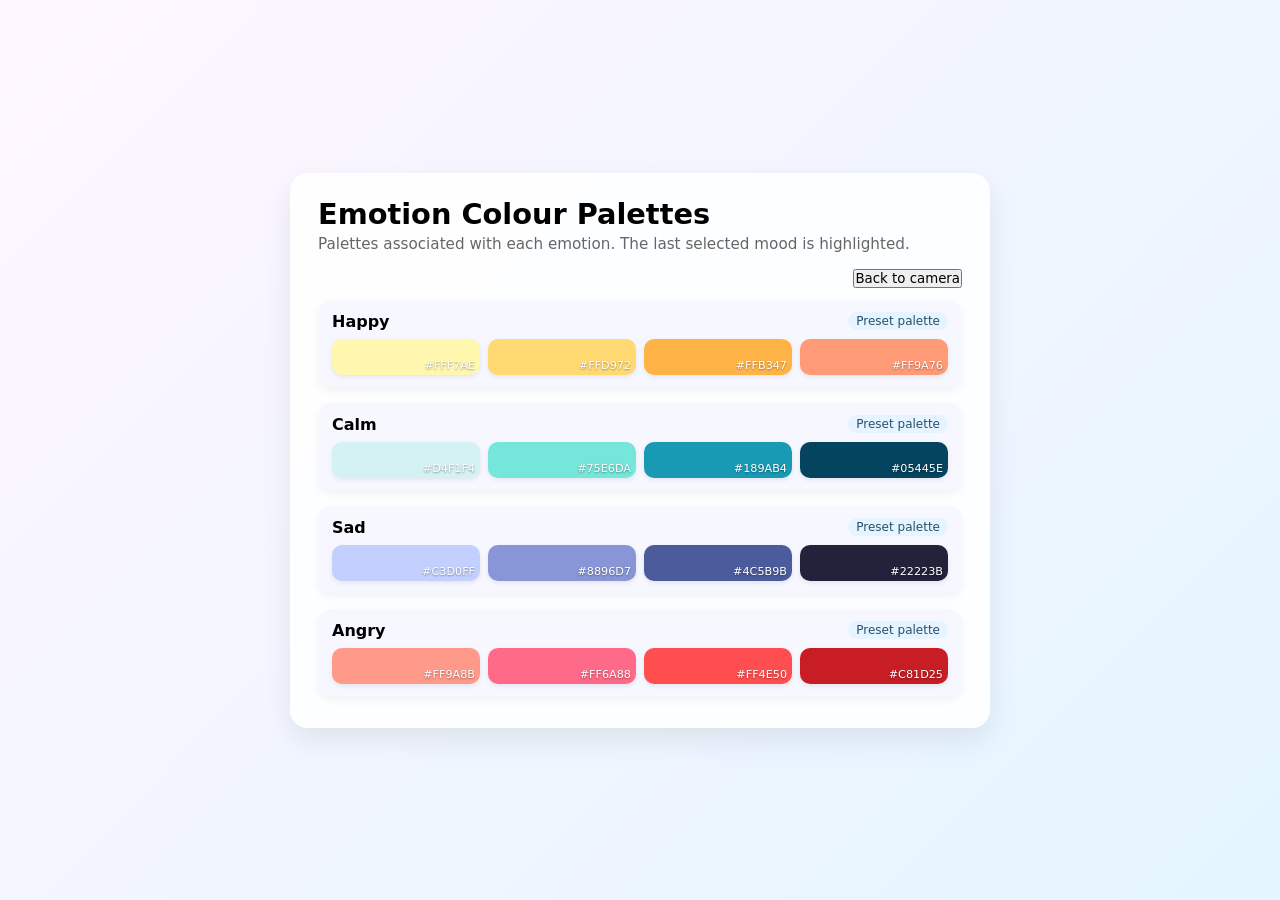
==== palette.html @ bcc50126 "initial palette idea" ====
<!DOCTYPE html>
<html lang="en">
<head>
    <meta charset="UTF-8">
    <title>Emotion Palette Generator: Palettes</title>
    <link rel="stylesheet" href="styles.css">
</head>
<body>
    <div class="app">
        <h1>Emotion Colour Palettes</h1>
        <p class="subtitle">
            Palettes associated with each emotion. The last selected mood is highlighted.
        </p>

        <div class="nav-row">
            <button id="backToCameraBtn">Back to camera</button>
        </div>

        <div id="paletteList" class="palette-list">
            <!-- JS injects mood cards -->
        </div>
    </div>

    <script src="palette.js"></script>
</body>
</html>
---- styles.css ----
*{
    box-sizing: border-box;
    margin: 0;
    padding: 0;
    font-family: system-ui, -apple-system, BlinkMacSystemFont, "Segoe UI", sans-serif;
}

body{
    min-height: 100vh;
    background: linear-gradient(135deg, #fef6ff, #e4f5ff);
    display: flex;
    justify-content: center;
    align-items: center;
}

.app{
    background: #ffffffdd;
    border-radius: 18px;
    padding: 24px 28px 32px;
    width: 100%;
    max-width: 700px;
    box-shadow: 0 12px 30px rgba(0,0,0,0.08);
}

h1{
    font-size: 1.8rem;
    margin-bottom: 4px;
}

.subtitle{
    font-size: 0.95rem;
    color: #666;
    margin-bottom: 16px;
}

.video-container {
    position: relative;
    width: 100%;
    aspect-ratio: 4 / 3;
    border-radius: 16px;
    overflow: hidden;
    background: #111;
    margin-bottom: 16px;
}

video {
    width: 100%;
    height: 100%;
    object-fit: cover;
    filter: none;
    transition: filter 0.25s ease;
}

.overlay {
    position: absolute;
    inset: 0;
    background: transparent;
    opacity: 0;
    pointer-events: none;
    mix-blend-mode: soft-light;
    transition: background 0.25s ease, opacity 0.25s ease;
}

.controls {
    display: flex;
    flex-wrap: wrap;
    gap: 8px;
    margin-bottom: 16px;
}

.controls button {
    border: none;
    padding: 8px 14px;
    border-radius: 999px;
    font-size: 0.9rem;
    cursor: pointer;
    background: #f2f2ff;
    color: #333;
    transition: background 0.2s ease, transform 0.1s ease;
}

.controls button:hover {
    background: #e0ddff;
    transform: translateY(-1px);
}

.nav-row{
    margin-top: 8px;
    margin-bottom: 4px;
    display: flex;
    justify-content: flex-end;
}

#viewPalettesBtn{
    border: none;
    padding: 8px 14px;
    border-radius: 999px;
    font-size: 0.9rem;
    cursor: pointer;
    background: #d8f5e6;
    color: #204332;
    transition: background 0.2s ease, transform 0.1s ease;
}

#viewPalettesBtn:hover{
    background: #c1ecd8;
    transform: translateY(-1px);
}

.palette-list {
    display: flex;
    flex-direction: column;
    gap: 16px;
    margin-top: 12px;
}

.mood-card {
    background: #f7f7ff;
    border-radius: 14px;
    padding: 12px 14px;
    box-shadow: 0 4px 10px rgba(0,0,0,0.05);
}

.mood-card-header {
    display: flex;
    justify-content: space-between;
    align-items: center;
    margin-bottom: 8px;
}

.mood-name {
    font-weight: 600;
    font-size: 1rem;
}

.mood-tag {
    font-size: 0.75rem;
    padding: 2px 8px;
    border-radius: 999px;
    background: #e5f4ff;
    color: #28506d;
}

.mood-card.highlight {
    border: 2px solid #a4d8b5;
    box-shadow: 0 4px 14px rgba(0, 0, 0, 0.08);
}

.mood-palette {
    display: flex;
    gap: 8px;
}

.mood-swatch {
    flex: 1;
    border-radius: 10px;
    height: 36px;
    position: relative;
    box-shadow: 0 2px 5px rgba(0,0,0,0.08);
}

.mood-swatch span {
    position: absolute;
    bottom: 3px;
    right: 5px;
    font-size: 0.7rem;
    color: #fff;
    text-shadow: 0 1px 2px rgba(0,0,0,0.4);
}


.note {
    font-size: 0.8rem;
    color: #777;
}

/* Filter styles that will be toggles using js */

.filter-none {
    filter: none;
}

.filter-happy {
    /* brighter, warmer */
    filter: saturate(1.4) hue-rotate(10deg) brightness(1.15);
}

.filter-calm {
    /* cooler, softer */
    filter: saturate(0.9) hue-rotate(-20deg) brightness(1.05);
}

.filter-moody {
    /* darker, contrasty, bluish */
    filter: contrast(1.2) brightness(0.8) hue-rotate(-40deg);
}

.filter-energetic {
    /* vivid, high contrast */
    filter: saturate(1.6) contrast(1.2) brightness(1.1);
}
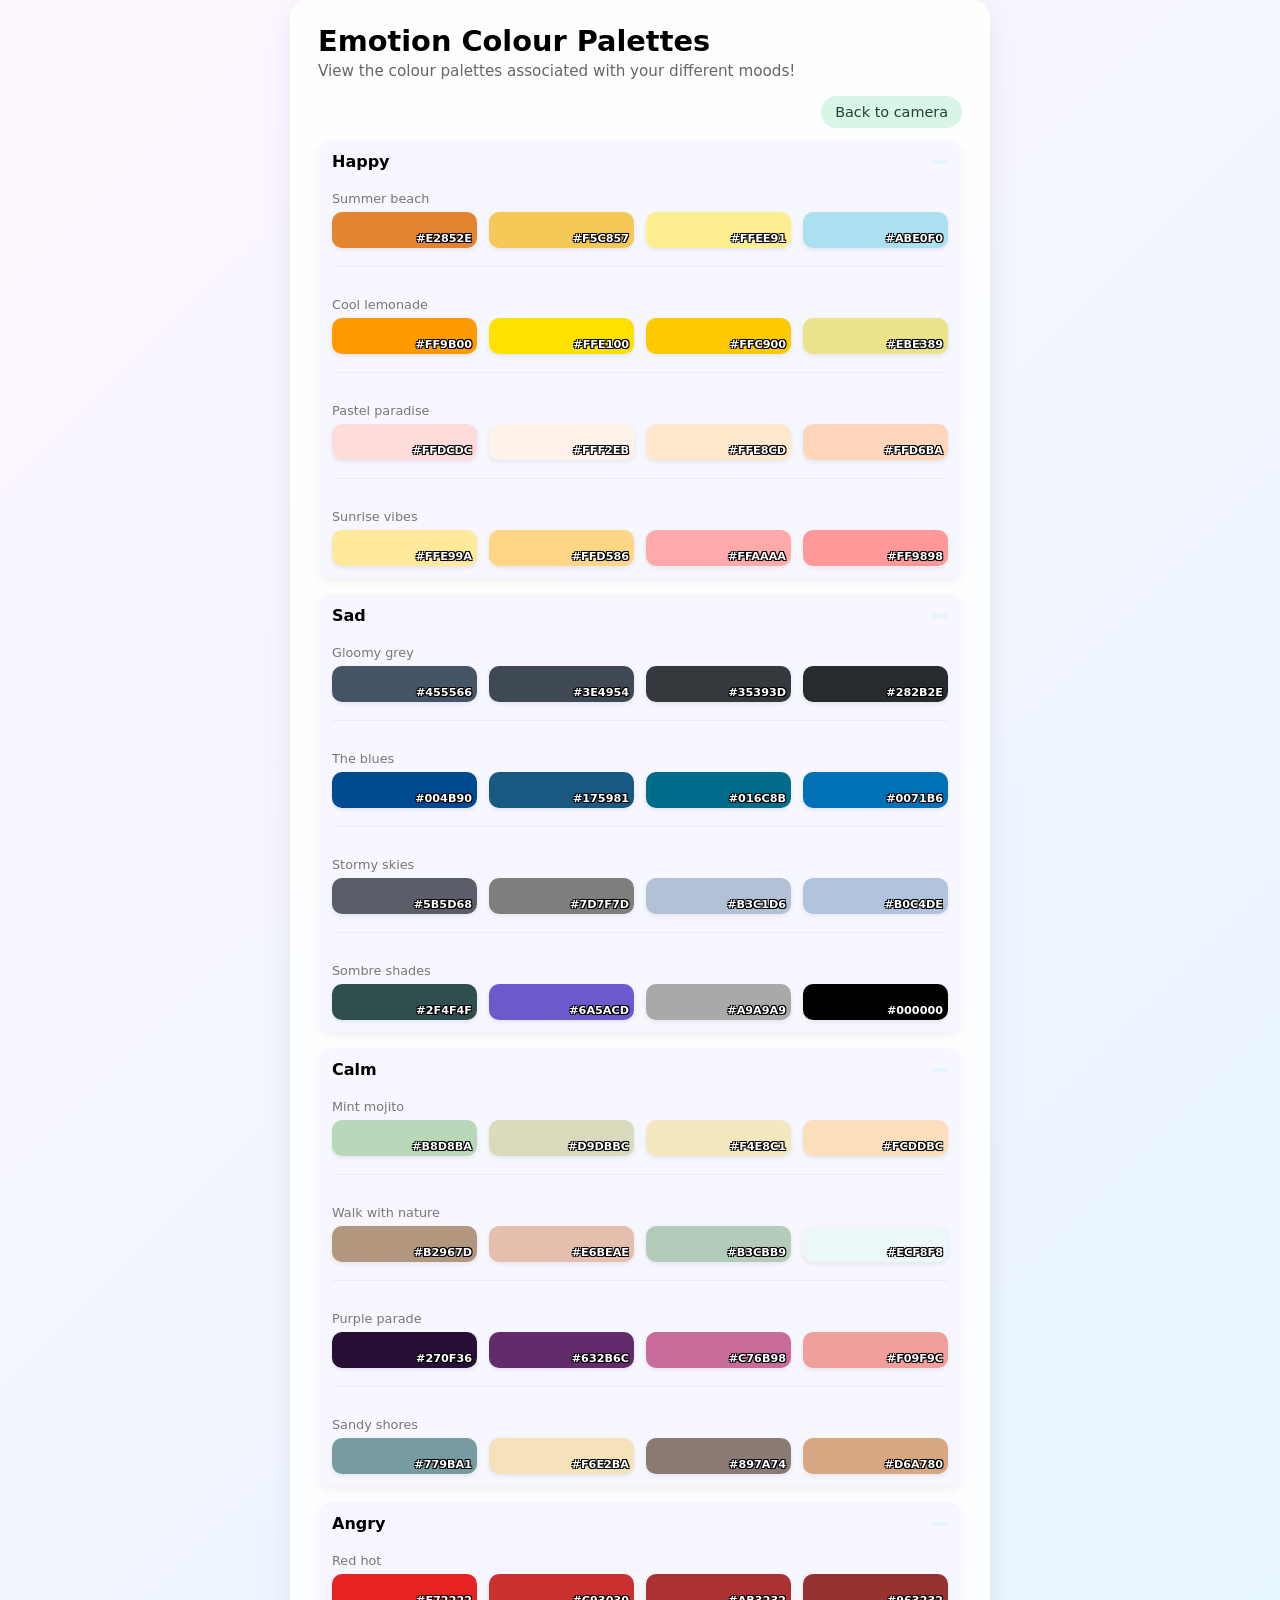
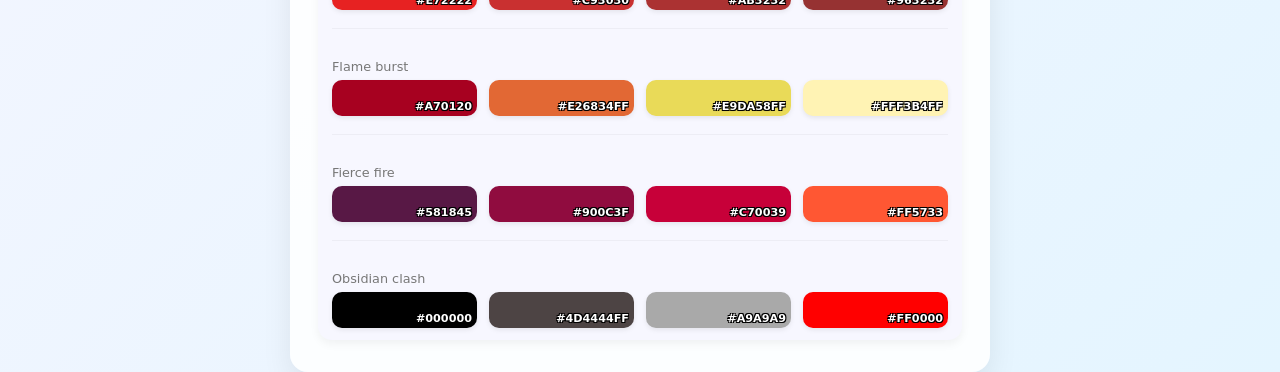
==== commit 97f9e032: "bug fixes and styling choices" ====
--- a/palette.html
+++ b/palette.html
@@ -9,7 +9,7 @@
     <div class="app">
         <h1>Emotion Colour Palettes</h1>
         <p class="subtitle">
-            Palettes associated with each emotion. The last selected mood is highlighted.
+            View the colour palettes associated with your different moods!
         </p>
 
         <div class="nav-row">
@@ -17,7 +17,6 @@
         </div>
 
         <div id="paletteList" class="palette-list">
-            <!-- JS injects mood cards -->
         </div>
     </div>
 
--- a/styles.css
+++ b/styles.css
@@ -7,14 +7,14 @@
 
 body{
     min-height: 100vh;
-    background: linear-gradient(135deg, #fef6ff, #e4f5ff);
+    background: linear-gradient(135deg, #FEF6FF, #E4F5FF);
     display: flex;
     justify-content: center;
     align-items: center;
 }
 
 .app{
-    background: #ffffffdd;
+    background: #FFFFFFDD;
     border-radius: 18px;
     padding: 24px 28px 32px;
     width: 100%;
@@ -74,13 +74,13 @@
     border-radius: 999px;
     font-size: 0.9rem;
     cursor: pointer;
-    background: #f2f2ff;
+    background: #F2F2FF;
     color: #333;
     transition: background 0.2s ease, transform 0.1s ease;
 }
 
 .controls button:hover {
-    background: #e0ddff;
+    background: #E0DDFF;
     transform: translateY(-1px);
 }
 
@@ -91,19 +91,19 @@
     justify-content: flex-end;
 }
 
-#viewPalettesBtn{
+#viewPalettesBtn, #backToCameraBtn{
     border: none;
     padding: 8px 14px;
     border-radius: 999px;
     font-size: 0.9rem;
     cursor: pointer;
-    background: #d8f5e6;
+    background: #D8F5E6;
     color: #204332;
     transition: background 0.2s ease, transform 0.1s ease;
 }
 
-#viewPalettesBtn:hover{
-    background: #c1ecd8;
+#viewPalettesBtn:hover, #backToCameraBtn:hover{
+    background: #C1ECD8;
     transform: translateY(-1px);
 }
 
@@ -115,7 +115,7 @@
 }
 
 .mood-card {
-    background: #f7f7ff;
+    background: #F7F7FF;
     border-radius: 14px;
     padding: 12px 14px;
     box-shadow: 0 4px 10px rgba(0,0,0,0.05);
@@ -137,18 +137,34 @@
     font-size: 0.75rem;
     padding: 2px 8px;
     border-radius: 999px;
-    background: #e5f4ff;
-    color: #28506d;
+    background: #E5F4FF;
+    color: #28506D;
 }
 
 .mood-card.highlight {
-    border: 2px solid #a4d8b5;
+    border: 2px solid #A4D8B5;
     box-shadow: 0 4px 14px rgba(0, 0, 0, 0.08);
 }
 
 .mood-palette {
     display: flex;
-    gap: 8px;
+    gap: 12px;
+}
+
+.mood-variant {
+    padding: 12px 0 18px;
+    border-bottom: 1px solid rgba(0,0,0,0.04);
+    margin-bottom: 18px;
+}
+
+.mood-variant:last-child {
+    border-bottom: none;
+    margin-bottom: 0;
+    padding-bottom: 0;
+}
+
+.mood-variant .note {
+    margin: 0 0 6px;
 }
 
 .mood-swatch {
@@ -164,8 +180,10 @@
     bottom: 3px;
     right: 5px;
     font-size: 0.7rem;
-    color: #fff;
-    text-shadow: 0 1px 2px rgba(0,0,0,0.4);
+    color: #FFF;
+    font-weight: 600;
+    /* multi-directional shadows create a subtle black outline for legibility */
+    text-shadow: -1px -1px 0 #000, 1px -1px 0 #000, -1px 1px 0 #000, 1px 1px 0 #000, 0 0 2px rgba(0,0,0,0.5);
 }
 
 
